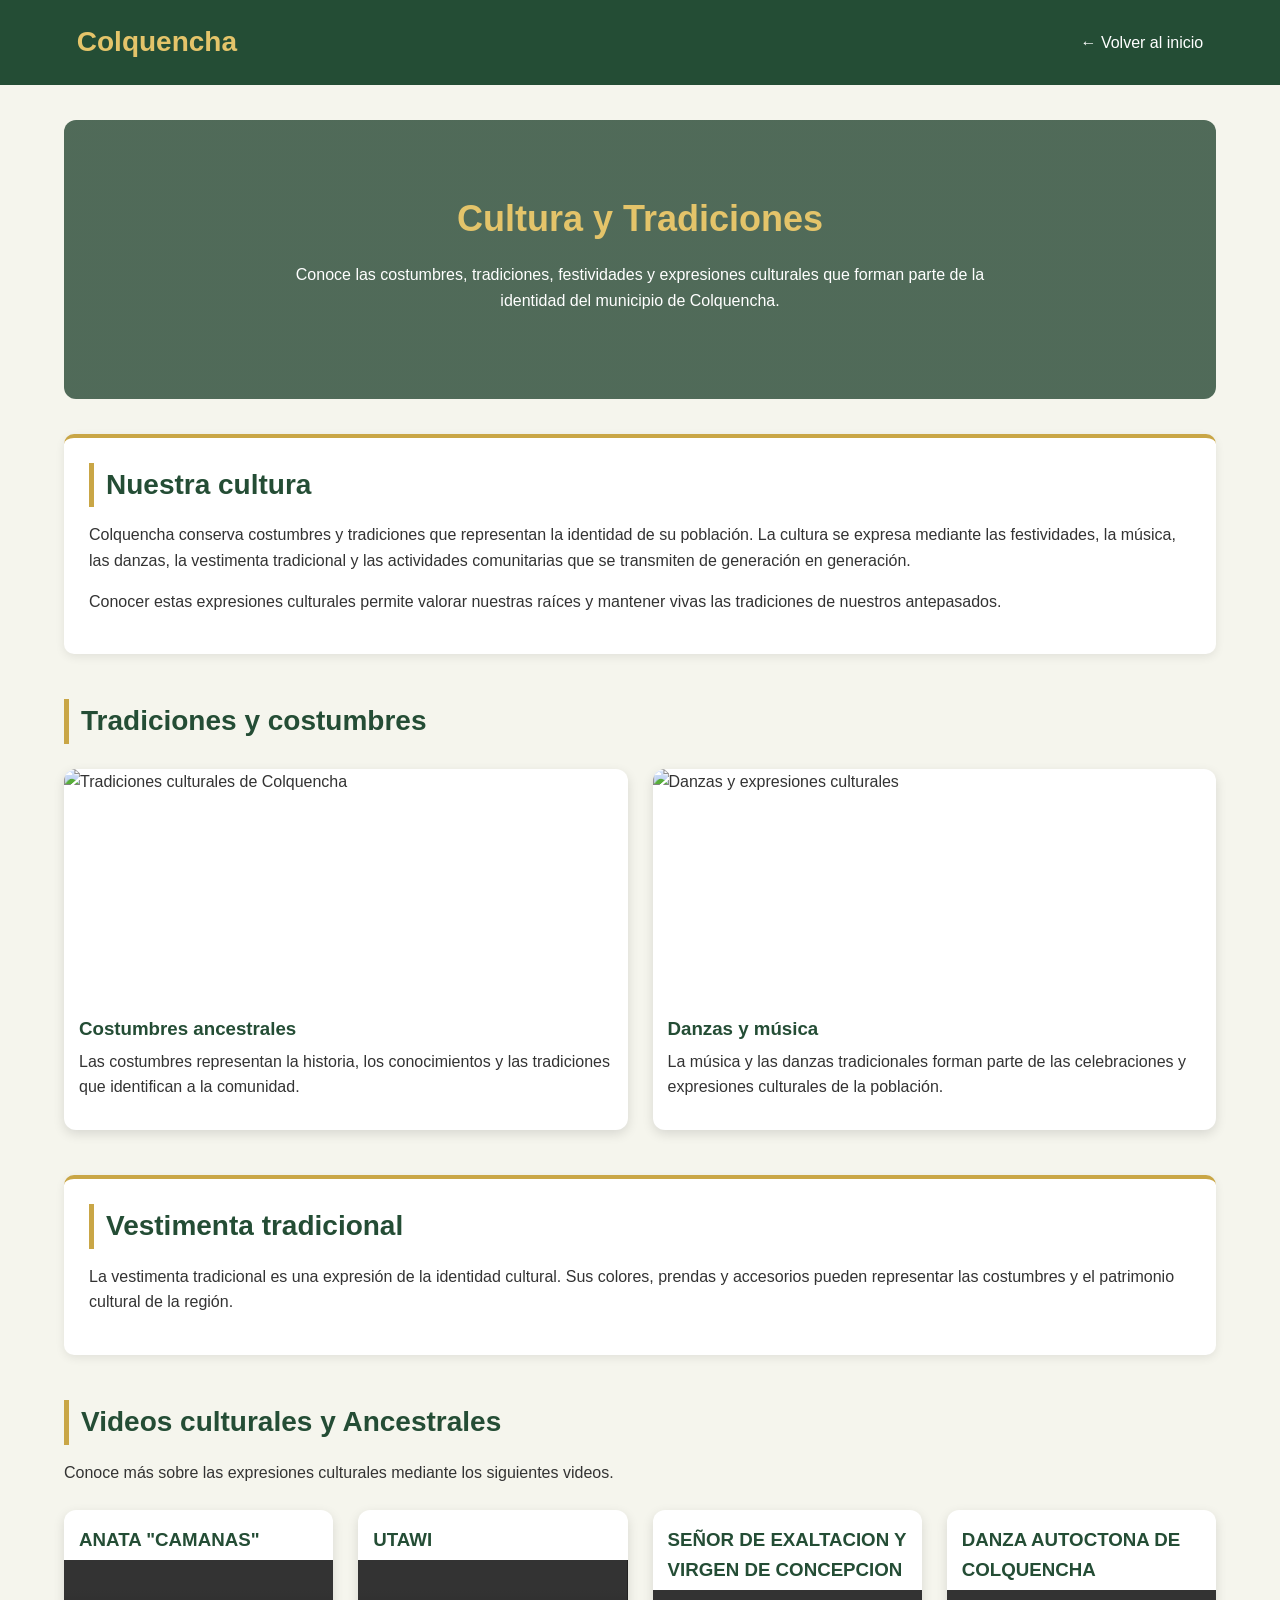
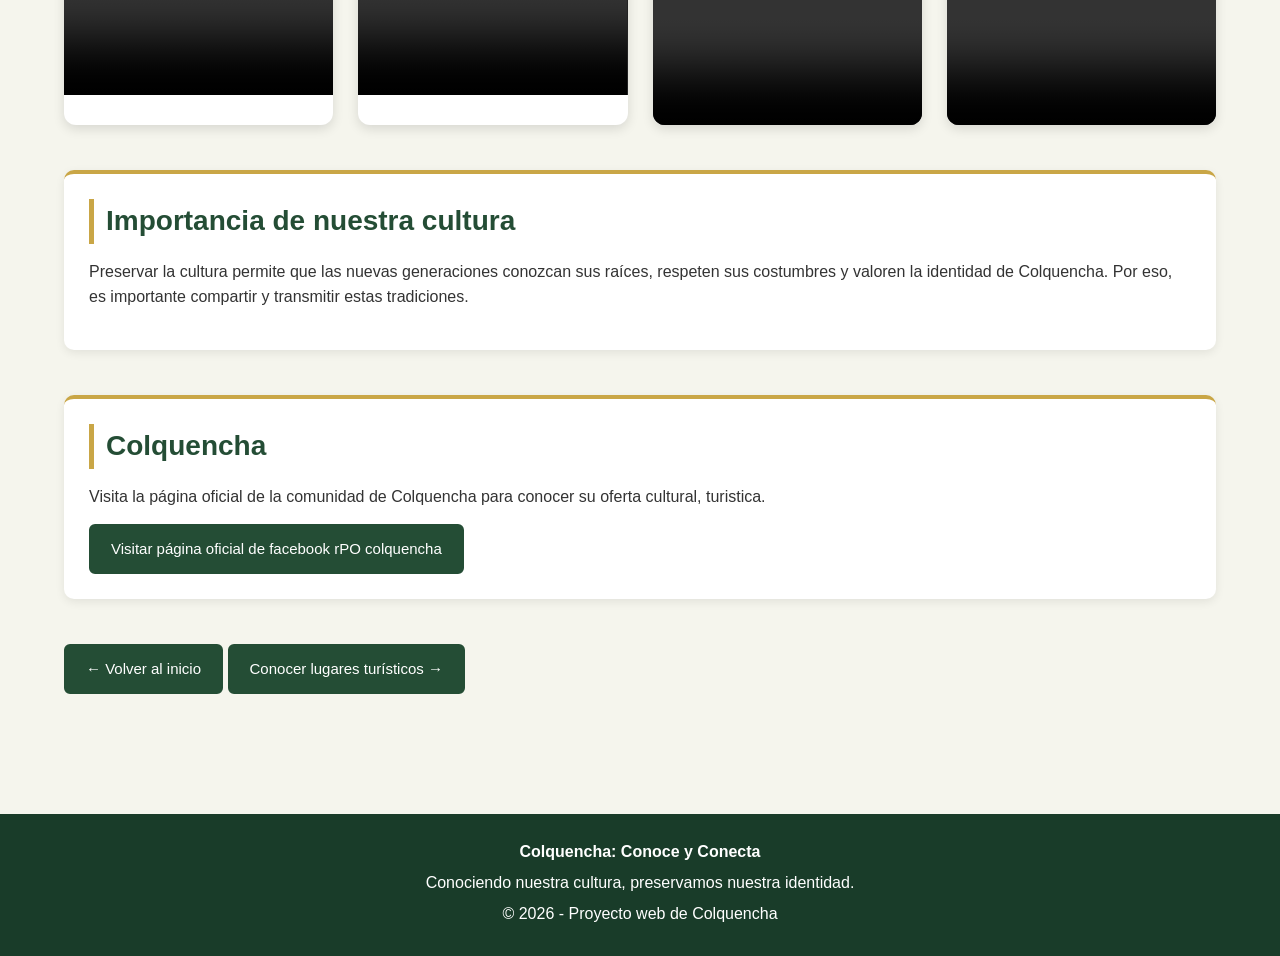
==== cultura.html @ a886f917 "Versión 2.1 del grupo: páginas de turismo, cultura, producción, educación y UMSA, con sus fotos y vi" ====
<!DOCTYPE html>
<html lang="es">
<head>
    <meta charset="UTF-8">
    <meta name="viewport" content="width=device-width, initial-scale=1.0">

    <title>Cultura de Colquencha | Conoce y Conecta</title>

    <link rel="stylesheet" href="secciones.css">
</head>

<body>

    <!-- ENCABEZADO -->
    <header>
        <h1>Colquencha</h1>

        <nav>
            <a href="index.html">← Volver al inicio</a>
        </nav>
    </header>

    <main>

        <!-- PORTADA -->
        <section class="hero">
            <h2>Cultura y Tradiciones</h2>

            <p>
                Conoce las costumbres, tradiciones, festividades y
                expresiones culturales que forman parte de la identidad
                del municipio de Colquencha.
            </p>
        </section>

        <!-- INTRODUCCIÓN -->
        <section class="info">
            <h2>Nuestra cultura</h2>

            <p>
                Colquencha conserva costumbres y tradiciones que
                representan la identidad de su población. La cultura
                se expresa mediante las festividades, la música, las
                danzas, la vestimenta tradicional y las actividades
                comunitarias que se transmiten de generación en generación.
            </p>

            <p>
                Conocer estas expresiones culturales permite valorar
                nuestras raíces y mantener vivas las tradiciones de
                nuestros antepasados.
            </p>
        </section>

        <!-- TRADICIONES -->
        <section>
            <h2>Tradiciones y costumbres</h2>

            <div class="galeria">

                <article class="tarjeta">
                    <img src="imagenes/cultura1.webp"
                         alt="Tradiciones culturales de Colquencha">

                    <h3>Costumbres ancestrales</h3>

                    <p>
                        Las costumbres representan la historia,
                        los conocimientos y las tradiciones
                        que identifican a la comunidad.
                    </p>
                </article>

                <article class="tarjeta">
                    <img src="imagenes/cultura2.webp"
                         alt="Danzas y expresiones culturales">

                    <h3>Danzas y música</h3>

                    <p>
                        La música y las danzas tradicionales
                        forman parte de las celebraciones y
                        expresiones culturales de la población.
                    </p>
                </article>

                

            </div>
        </section>

        <!-- VESTIMENTA -->
        <section class="info">
            <h2>Vestimenta tradicional</h2>

            <p>
                La vestimenta tradicional es una expresión de la
                identidad cultural. Sus colores, prendas y accesorios
                pueden representar las costumbres y el patrimonio
                cultural de la región.
            </p>
        </section>

       

            </div>
        </section>

        <!-- VIDEOS -->
        <section>
            <h2>Videos culturales y Ancestrales</h2>

            <p>
                Conoce más sobre las expresiones culturales
                mediante los siguientes videos.
            </p>

            <div class="videos">

                <article class="video-card">
                    <h3>ANATA "CAMANAS"</h3>

                    <video controls>
                        <source src="videos/colquencha/col3.mp4"
                                type="video/mp4">

                        Tu navegador no puede reproducir este video.
                    </video>
                </article>
                <article class="video-card">
                    <h3>UTAWI</h3>

                    <video controls>
                        <source src="videos/colquencha/col2.mp4"
                                type="video/mp4">

                        Tu navegador no puede reproducir este video.
                    </video>
                </article>
                <article class="video-card">
                    <h3>SEÑOR DE EXALTACION Y VIRGEN DE CONCEPCION</h3>

                    <video controls>
                        <source src="videos/cultura.mp4"
                                type="video/mp4">

                        Tu navegador no puede reproducir este video.
                    </video>
                </article>

                <article class="video-card">
                    <h3>DANZA AUTOCTONA DE COLQUENCHA</h3>

                    <video controls>
                        <source src="videos/festividades.mp4"
                                type="video/mp4">

                        Tu navegador no puede reproducir este video.
                    </video>
                </article>

            </div>
        </section>

        <!-- IMPORTANCIA -->
        <section class="info">
            <h2>Importancia de nuestra cultura</h2>

            <p>
                Preservar la cultura permite que las nuevas generaciones
                conozcan sus raíces, respeten sus costumbres y valoren
                la identidad de Colquencha. Por eso, es importante
                compartir y transmitir estas tradiciones.
            </p>
        </section>
         <section class="info">
        <h2>Colquencha</h2>

        <p>
            Visita la página oficial de la comunidad de Colquencha
            para conocer su oferta cultural, turistica.
        </p>

        <a href="https://www.facebook.com/share/1C3pCoPqX8/"
           target="_blank"
           rel="noopener noreferrer"
           class="btn">
            Visitar página oficial de facebook rPO colquencha
        </a>
       
    </section>


        <!-- BOTONES -->
        <section>
            <a href="index.html" class="btn">
                ← Volver al inicio
            </a>

            <a href="turismo.html" class="btn">
                Conocer lugares turísticos →
            </a>
        </section>

    </main>

    <!-- PIE DE PÁGINA -->
    <footer>
        <p><strong>Colquencha: Conoce y Conecta</strong></p>

        <p>
            Conociendo nuestra cultura, preservamos nuestra identidad.
        </p>

        <p>© 2026 - Proyecto web de Colquencha</p>
    </footer>

</body>
</html>
---- secciones.css ----
/* ===== ESTILO GENERAL ===== */
* {
    margin: 0;
    padding: 0;
    box-sizing: border-box;
}

body {
    font-family: Arial, Helvetica, sans-serif;
    background-color: #f5f5ed;
    color: #333;
    line-height: 1.6;
}

/* ===== ENCABEZADO ===== */
header {
    background-color: #244d35;
    color: white;
    padding: 20px 6%;
    display: flex;
    justify-content: space-between;
    align-items: center;
    flex-wrap: wrap;
    gap: 15px;
}

header h1 {
    color: #e4c46a;
    font-size: 28px;
}

header a {
    color: white;
    text-decoration: none;
}

header a:hover {
    color: #e4c46a;
}

/* ===== TITULOS Y SECCIONES ===== */
main {
    width: 90%;
    max-width: 1200px;
    margin: auto;
    padding: 35px 0;
}

section {
    margin-bottom: 45px;
}

h2 {
    color: #244d35;
    font-size: 28px;
    margin-bottom: 15px;
    border-left: 5px solid #c9a646;
    padding-left: 12px;
}

p {
    margin-bottom: 15px;
}

/* ===== PORTADA ===== */
.hero {
    background: linear-gradient(
        rgba(25, 60, 39, 0.75),
        rgba(25, 60, 39, 0.75)
    );
    color: white;
    text-align: center;
    padding: 70px 20px;
    border-radius: 12px;
    margin-bottom: 35px;
}

.hero h2 {
    color: #e4c46a;
    border: none;
    padding: 0;
    font-size: 36px;
}

.hero p {
    max-width: 750px;
    margin: 15px auto;
}

/* ===== TARJETAS DE FOTOS Y VIDEOS ===== */
.galeria,
.gallery,
.contenedor-tarjetas,
.videos {
    display: grid;
    grid-template-columns: repeat(auto-fit, minmax(250px, 1fr));
    gap: 25px;
    margin-top: 25px;
}

.tarjeta,
.card,
.foto-card,
.video-card {
    background-color: white;
    border-radius: 12px;
    overflow: hidden;
    box-shadow: 0 4px 12px rgba(0, 0, 0, 0.12);
    transition: transform 0.3s, box-shadow 0.3s;
}

.tarjeta:hover,
.card:hover,
.foto-card:hover,
.video-card:hover {
    transform: translateY(-5px);
    box-shadow: 0 8px 18px rgba(0, 0, 0, 0.18);
}

.tarjeta img,
.card img,
.foto-card img,
.galeria img,
.gallery img {
    width: 100%;
    height: 230px;
    object-fit: cover;
    display: block;
}

.tarjeta h3,
.card h3,
.foto-card h3,
.video-card h3 {
    color: #244d35;
    padding: 15px 15px 5px;
}

.tarjeta p,
.card p,
.foto-card p,
.video-card p {
    padding: 0 15px 15px;
}

/* ===== VIDEOS ===== */
video {
    width: 100%;
    max-height: 400px;
    display: block;
    background-color: #222;
    border-radius: 8px;
}

.video-card video {
    border-radius: 0;
}

/* ===== BOTONES Y ENLACES ===== */
button,
.btn,
.boton {
    background-color: #244d35;
    color: white;
    border: 2px solid #244d35;
    padding: 11px 20px;
    border-radius: 6px;
    cursor: pointer;
    font-size: 15px;
    text-decoration: none;
    display: inline-block;
    transition: 0.3s;
}

button:hover,
.btn:hover,
.boton:hover {
    background-color: #c9a646;
    border-color: #c9a646;
    color: #1e3828;
}

a {
    color: #244d35;
}

a:hover {
    color: #a58126;
}

/* ===== CAJAS DE INFORMACIÓN ===== */
.info,
.informacion,
.contenido {
    background-color: white;
    padding: 25px;
    border-radius: 10px;
    border-top: 4px solid #c9a646;
    box-shadow: 0 3px 10px rgba(0, 0, 0, 0.08);
}

/* ===== PIE DE PÁGINA ===== */
footer {
    background-color: #193c29;
    color: white;
    text-align: center;
    padding: 25px 15px;
    margin-top: 40px;
}

footer p {
    margin-bottom: 5px;
}

footer a {
    color: #e4c46a;
    text-decoration: none;
}

/* ===== IMAGEN AMPLIADA ===== */
.modal,
.modal-imagen {
    display: none;
    position: fixed;
    z-index: 1000;
    inset: 0;
    background-color: rgba(0, 0, 0, 0.9);
    justify-content: center;
    align-items: center;
    padding: 20px;
}

.modal img,
.modal-imagen img {
    max-width: 90%;
    max-height: 85vh;
    object-fit: contain;
}

.cerrar {
    position: absolute;
    top: 20px;
    right: 30px;
    color: white;
    font-size: 35px;
    cursor: pointer;
}

/* ===== ADAPTACIÓN A CELULARES ===== */
@media (max-width: 600px) {
    header {
        flex-direction: column;
        text-align: center;
    }

    header h1 {
        font-size: 23px;
    }

    main {
        width: 92%;
        padding: 25px 0;
    }

    h2 {
        font-size: 23px;
    }

    .hero {
        padding: 45px 15px;
    }

    .hero h2 {
        font-size: 28px;
    }

    .galeria,
    .gallery,
    .contenedor-tarjetas,
    .videos {
        grid-template-columns: 1fr;
    }
}
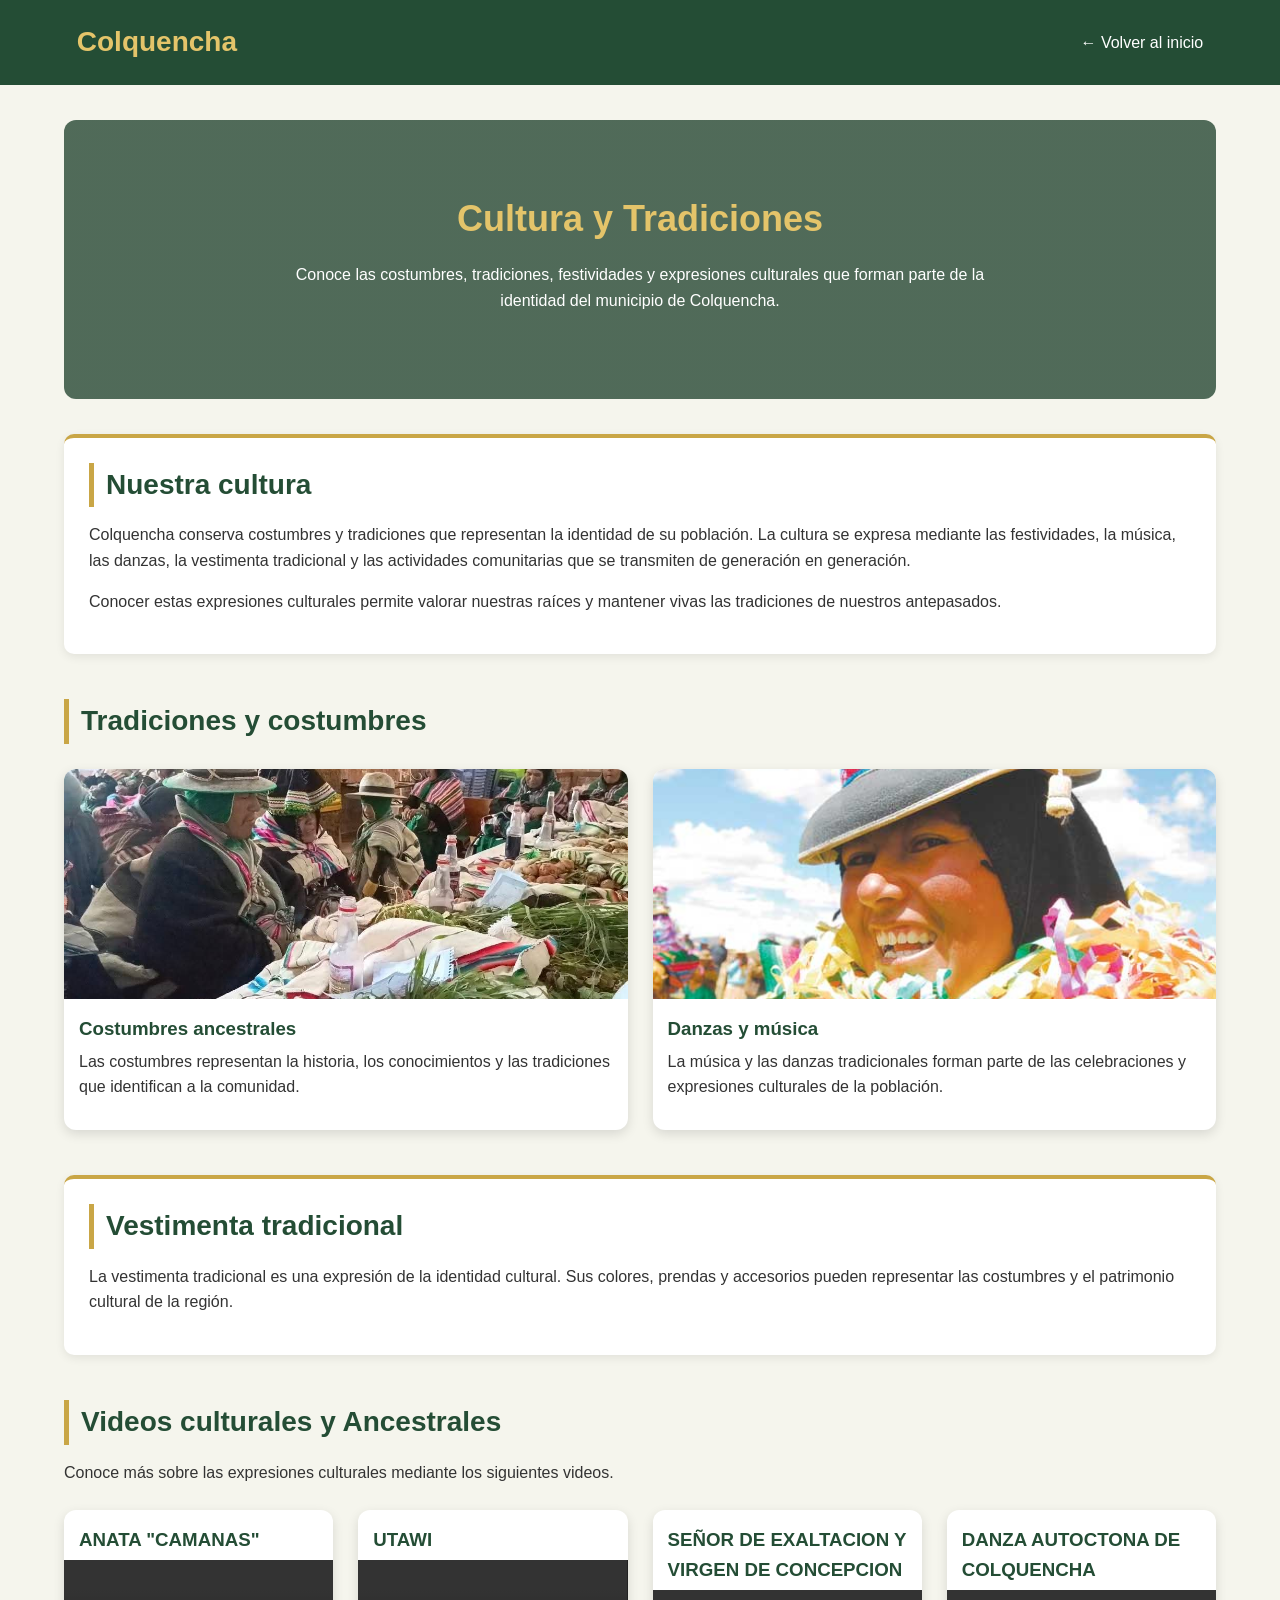
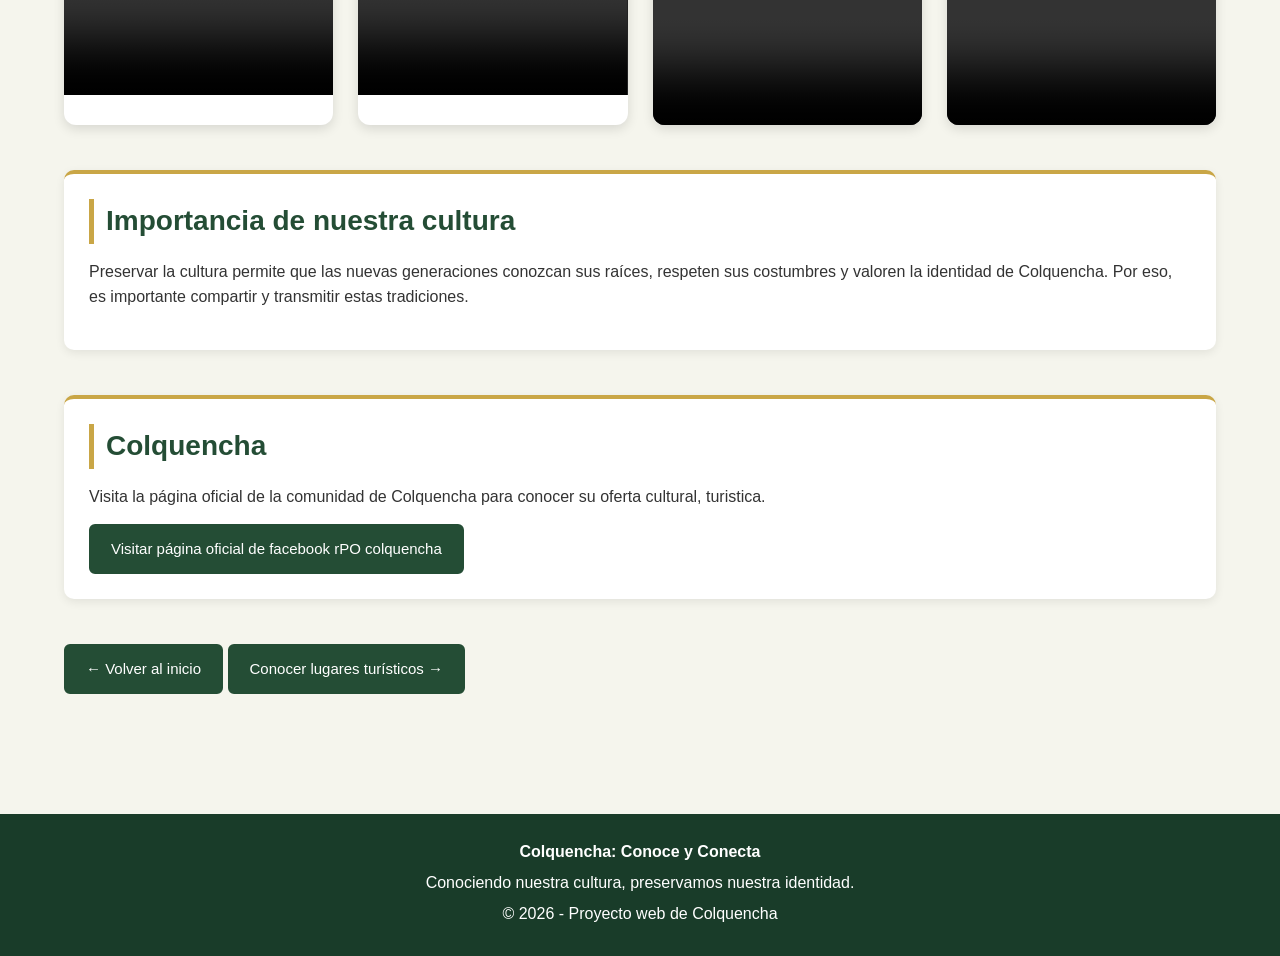
==== commit 9151bb48: "Actualización de páginas e imágenes de Colquencha" ====
--- a/cultura.html
+++ b/cultura.html
@@ -59,7 +59,7 @@
             <div class="galeria">
 
                 <article class="tarjeta">
-                    <img src="imagenes/cultura1.webp"
+                    <img src="img/colquencha/costumbresancestrales.jpeg"
                          alt="Tradiciones culturales de Colquencha">
 
                     <h3>Costumbres ancestrales</h3>
@@ -72,7 +72,7 @@
                 </article>
 
                 <article class="tarjeta">
-                    <img src="imagenes/cultura2.webp"
+                    <img src="img/colquencha/danzaymusica.jpeg"
                          alt="Danzas y expresiones culturales">
 
                     <h3>Danzas y música</h3>
@@ -141,7 +141,7 @@
                     <h3>SEÑOR DE EXALTACION Y VIRGEN DE CONCEPCION</h3>
 
                     <video controls>
-                        <source src="videos/cultura.mp4"
+                        <source src="videos/colquencha/14deseptiembre.mp4"
                                 type="video/mp4">
 
                         Tu navegador no puede reproducir este video.
@@ -152,7 +152,7 @@
                     <h3>DANZA AUTOCTONA DE COLQUENCHA</h3>
 
                     <video controls>
-                        <source src="videos/festividades.mp4"
+                        <source src="videos/colquencha/danzaautoctona.mp4"
                                 type="video/mp4">
 
                         Tu navegador no puede reproducir este video.
